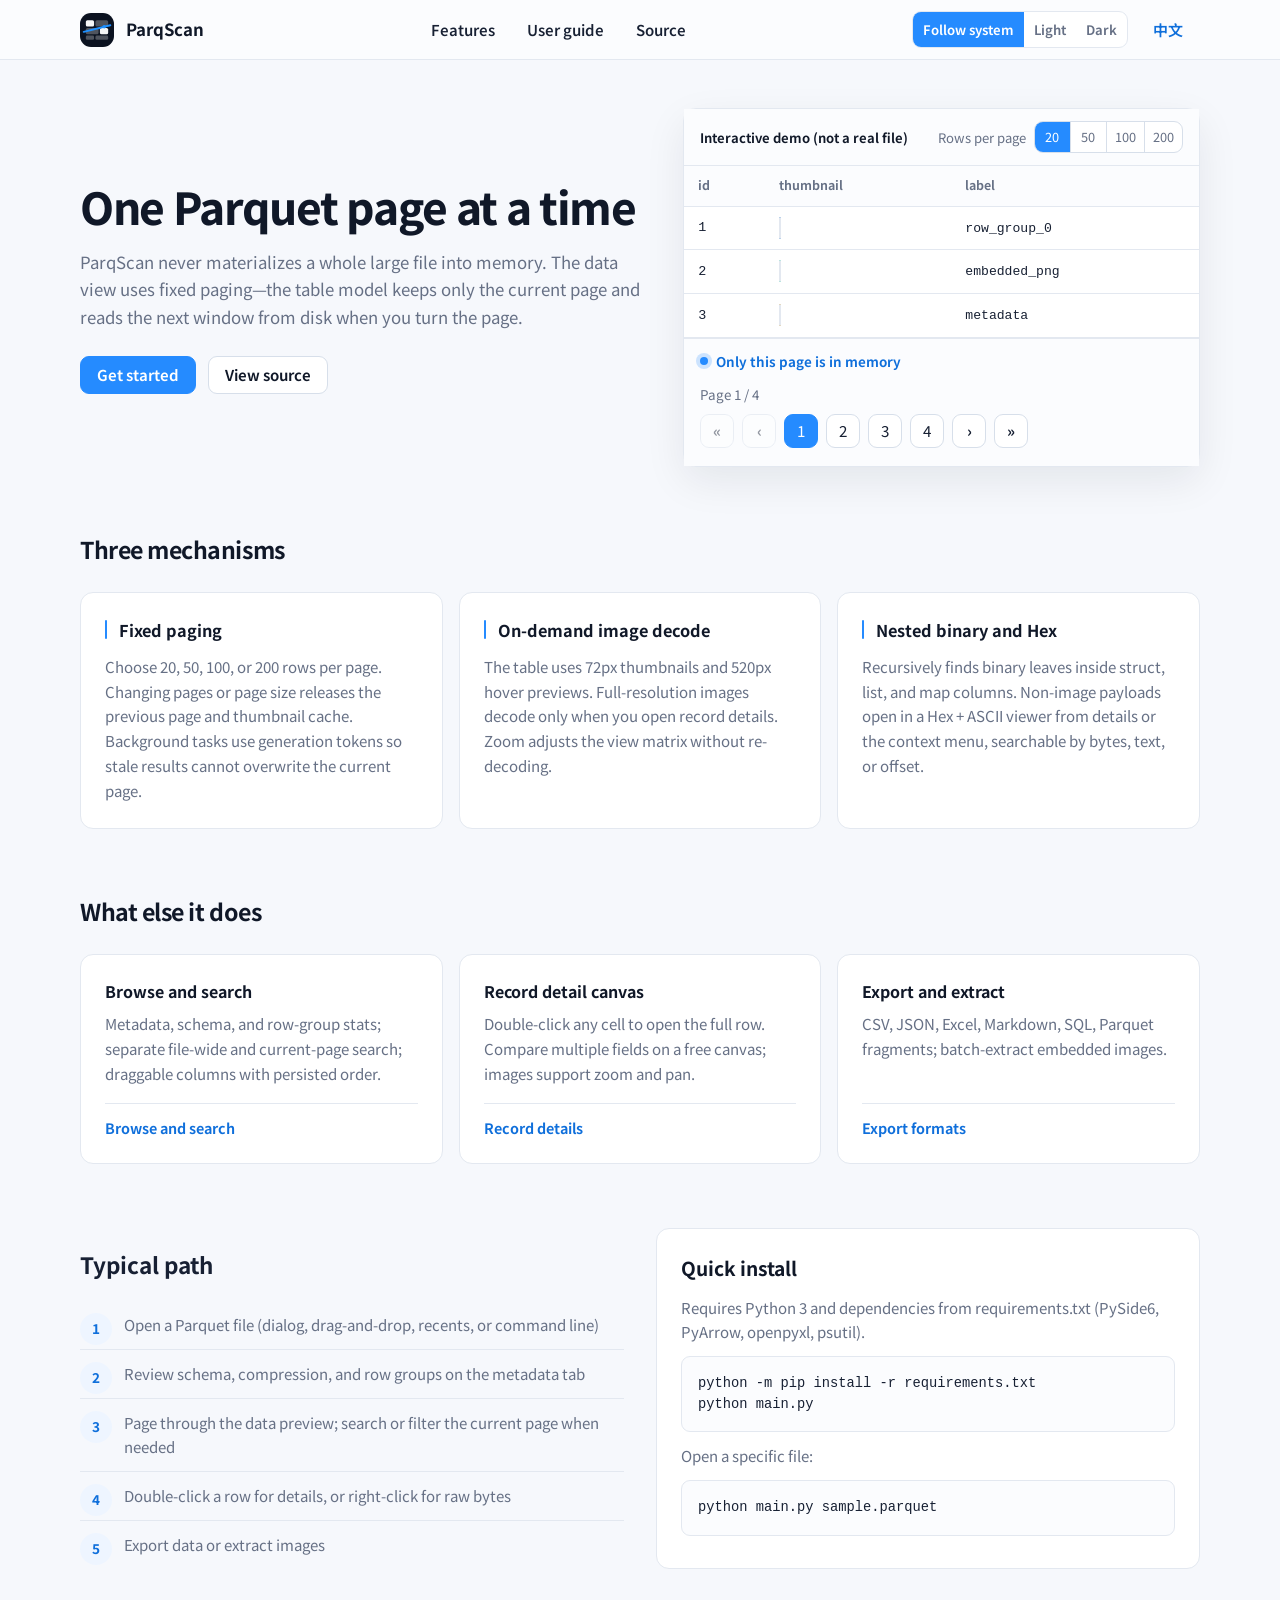
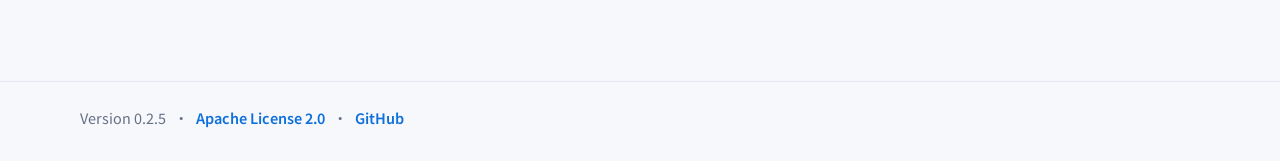
==== docs/index.html @ 5226584b "Add bilingual GitHub Pages docs site under docs/. Ship static homepage and user guide with embedded " ====
<!DOCTYPE html>
<html lang="zh-Hans">
  <head>
    <meta charset="utf-8" />
    <meta name="viewport" content="width=device-width, initial-scale=1" />
    <meta name="description" content="ParqScan 是跨平台桌面 Parquet 检查器：固定分页读取、按需解码嵌入图片、查看二进制附件并导出常见格式。" />
    <title>ParqScan — 每次只读一页 Parquet</title>
    <link rel="icon" href="assets/favicon.svg" type="image/svg+xml" />
    <link rel="preconnect" href="https://fonts.googleapis.com" />
    <link rel="preconnect" href="https://fonts.gstatic.com" crossorigin />
    <link href="https://fonts.googleapis.com/css2?family=Noto+Sans+SC:wght@400;560;650;700;760&display=swap" rel="stylesheet" />
    <link rel="stylesheet" href="css/app.css" />
  </head>
  <body data-page="home">
    <a class="skip-link" href="#main" data-i18n="nav.home">首页</a>

    <header class="site-header">
      <div class="shell site-header__inner">
        <a class="brand" href="index.html">
          <img class="brand__mark" src="assets/logo.svg" width="34" height="34" alt="" />
          <span>ParqScan</span>
        </a>
        <nav class="site-nav" aria-label="Primary">
          <a href="#mechanisms" data-i18n="nav.features">功能</a>
          <a href="guide.html" data-i18n="nav.guide">使用说明</a>
          <a href="#" data-repo-link data-i18n="nav.source">源码</a>
        </nav>
        <div class="header-controls">
          <div class="control-group control-group--theme" role="group" aria-label="Theme">
            <button type="button" data-theme-btn="system" aria-pressed="true" data-i18n="theme.system">跟随系统</button>
            <button type="button" data-theme-btn="light" aria-pressed="false" data-i18n="theme.light">浅色</button>
            <button type="button" data-theme-btn="dark" aria-pressed="false" data-i18n="theme.dark">深色</button>
          </div>
          <button class="btn btn--ghost" type="button" data-lang-toggle data-i18n="lang.switch">English</button>
        </div>
      </div>
    </header>

    <main id="main" class="shell">
      <section class="hero" aria-labelledby="hero-title">
        <div class="hero__copy">
          <h1 id="hero-title" data-i18n="hero.title">每次只读一页 Parquet</h1>
          <p data-i18n="hero.lead">ParqScan 不把整份大文件物化进内存。数据预览采用固定分页，模型只保留当前页；翻页时才从磁盘读取下一窗口。</p>
          <div class="hero__actions">
            <a class="btn btn--primary" href="guide.html" data-i18n="hero.ctaGuide">开始使用</a>
            <a class="btn" href="#" data-repo-link data-i18n="hero.ctaSource">查看源码</a>
          </div>
        </div>

        <div class="demo-panel" id="demo-panel" aria-labelledby="demo-label">
          <div class="demo-panel__head">
            <strong id="demo-label" data-i18n="hero.demoLabel">交互示意（非真实文件）</strong>
            <div class="demo-page-size" role="group" aria-label="Rows per page" id="demo-page-size">
              <span data-i18n="hero.pageSize">每页</span>
              <div class="demo-page-size__options">
                <button type="button" data-size="20" aria-pressed="true">20</button>
                <button type="button" data-size="50" aria-pressed="false">50</button>
                <button type="button" data-size="100" aria-pressed="false">100</button>
                <button type="button" data-size="200" aria-pressed="false">200</button>
              </div>
            </div>
          </div>
          <div class="demo-table-wrap">
            <table class="demo-table">
              <thead>
                <tr>
                  <th scope="col" id="demo-col-id">id</th>
                  <th scope="col" id="demo-col-image">thumbnail</th>
                  <th scope="col" id="demo-col-label">label</th>
                </tr>
              </thead>
              <tbody id="demo-tbody"></tbody>
            </table>
          </div>
          <div class="demo-footer">
            <div class="demo-memory" data-i18n="hero.memoryNote">内存里只有这一页</div>
            <div class="demo-pagination">
              <p class="demo-pagination__summary" id="demo-summary" aria-live="polite"></p>
              <div class="demo-pagination__controls">
                <button type="button" id="demo-first" class="demo-pagination__nav" aria-label="第一页">«</button>
                <button type="button" id="demo-prev" class="demo-pagination__nav" aria-label="上一页">‹</button>
                <span id="demo-page-buttons" class="demo-pagination__pages" role="group" aria-label="Pages"></span>
                <button type="button" id="demo-next" class="demo-pagination__nav" aria-label="下一页">›</button>
                <button type="button" id="demo-last" class="demo-pagination__nav" aria-label="最后一页">»</button>
              </div>
            </div>
          </div>
        </div>
      </section>

      <section class="split-section" id="mechanisms" aria-labelledby="mechanisms-title">
        <h2 id="mechanisms-title" data-i18n="mechanisms.title">三个机制</h2>
        <div class="mechanism-list">
          <article class="mechanism-item">
            <h3 data-i18n="mechanisms.paging.title">固定分页读取</h3>
            <p data-i18n="mechanisms.paging.body">每页 20、50、100 或 200 行可选。翻页、改页大小或关闭文档会释放旧页与缩略图缓存；后台任务用代次隔离，过期结果不能覆盖当前页。</p>
          </article>
          <article class="mechanism-item">
            <h3 data-i18n="mechanisms.images.title">图片按需解码</h3>
            <p data-i18n="mechanisms.images.body">表格用 72px 缩略图与 520px 悬停预览；完整原图只在打开记录详情时解码。缩放只改视图矩阵，不重复解码。</p>
          </article>
          <article class="mechanism-item">
            <h3 data-i18n="mechanisms.binary.title">嵌套 binary 与 Hex</h3>
            <p data-i18n="mechanisms.binary.body">递归识别 struct、list、map 中的 binary 叶子。非图片载荷可在详情或右键菜单中打开 Hex + ASCII 搜索，支持按字节、文本或偏移定位。</p>
          </article>
        </div>
      </section>

      <section class="split-section" aria-labelledby="capabilities-title">
        <h2 id="capabilities-title" data-i18n="capabilities.title">还能做什么</h2>
        <div class="capability-grid">
          <article class="capability-card">
            <h3 data-i18n="capabilities.browse.title">浏览与搜索</h3>
            <p data-i18n="capabilities.browse.body">元数据、Schema、行组统计；文件级与当前页搜索分离；列可拖动并持久化顺序。</p>
            <a href="guide.html#browse" data-i18n="capabilities.browse.link">浏览与搜索</a>
          </article>
          <article class="capability-card">
            <h3 data-i18n="capabilities.detail.title">记录详情画布</h3>
            <p data-i18n="capabilities.detail.body">双击任意单元格打开整行详情；多字段可叠放在自由画布上，图片支持缩放与平移。</p>
            <a href="guide.html#detail" data-i18n="capabilities.detail.link">记录详情</a>
          </article>
          <article class="capability-card">
            <h3 data-i18n="capabilities.export.title">导出与提取</h3>
            <p data-i18n="capabilities.export.body">CSV、JSON、Excel、Markdown、SQL、Parquet 碎片；可批量提取嵌入图片。</p>
            <a href="guide.html#export" data-i18n="capabilities.export.link">导出格式</a>
          </article>
        </div>
      </section>

      <section class="workflow" aria-labelledby="workflow-title">
        <div>
          <h2 id="workflow-title" data-i18n="workflow.title">典型路径</h2>
          <ol id="workflow-steps">
            <li>打开 Parquet 文件（对话框、拖拽、最近文件或命令行）</li>
            <li>在元数据页查看 Schema、压缩与行组</li>
            <li>在数据预览页翻页浏览，必要时搜索或筛选当前页</li>
            <li>双击行打开详情，或右键查看原始字节</li>
            <li>导出数据或提取图片</li>
          </ol>
        </div>
        <div class="install-block" id="install">
          <h2 data-i18n="install.title">快速安装</h2>
          <p data-i18n="install.body">需要 Python 3 与 requirements.txt 中的依赖（PySide6、PyArrow、openpyxl、psutil）。</p>
          <pre><code>python -m pip install -r requirements.txt
python main.py</code></pre>
          <p data-i18n="install.openFile">打开指定文件：</p>
          <pre><code>python main.py sample.parquet</code></pre>
        </div>
      </section>
    </main>

    <footer class="site-footer">
      <div class="shell site-footer__inner">
        <p class="site-footer__meta">
          <span data-version>版本 0.2.5</span>
          <span class="site-footer__sep" aria-hidden="true">·</span>
          <a href="https://www.apache.org/licenses/LICENSE-2.0.html" data-license-link rel="noopener noreferrer" target="_blank" data-i18n="footer.license">Apache License 2.0</a>
          <span class="site-footer__sep" aria-hidden="true">·</span>
          <a href="#" data-repo-link>GitHub</a>
        </p>
      </div>
    </footer>

    <script src="js/i18n.js"></script>
    <script src="js/site.js" defer></script>
  </body>
</html>
---- docs/css/app.css ----
/* ParqScan GitHub Pages — tokens from desktop QSS */

:root {
  color-scheme: light dark;

  --font-sans: "Noto Sans SC", "Segoe UI", "Microsoft YaHei UI", "PingFang SC", sans-serif;
  --font-mono: "Cascadia Mono", "Consolas", "Noto Sans Mono", monospace;

  --radius-card: 13px;
  --radius-toolbar: 11px;
  --radius-control: 9px;
  --radius-brand: 11px;
  --radius-chip: 10px;

  --space-1: 4px;
  --space-2: 8px;
  --space-3: 12px;
  --space-4: 16px;
  --space-5: 24px;
  --space-6: 32px;
  --space-7: 48px;
  --space-8: 64px;

  --measure: 68ch;
  --header-h: 60px;

  --accent: #258bff;
  --accent-hover: #147be8;
  --accent-soft: #eef5ff;
  --accent-border: #d5e8ff;
  --accent-text: #0f6fdb;

  --bg: #f6f8fc;
  --surface: #ffffff;
  --surface-raised: #fbfcfe;
  --text: #172033;
  --text-strong: #101828;
  --text-muted: #667085;
  --border: #e3e8f0;
  --border-strong: #d7dfea;

  --shadow-soft: 0 14px 40px rgba(16, 24, 40, 0.08);
  --selection-bg: #258bff;
  --selection-fg: #ffffff;
  --focus-ring: 0 0 0 3px rgba(37, 139, 255, 0.28);

  --demo-thumb: 48px;
  --metric-accent-w: 2px;
}

[data-theme="dark"] {
  --accent-hover: #47a3ff;
  --accent-soft: #1c3552;
  --accent-border: #294b70;
  --accent-text: #78bbff;

  --bg: #111827;
  --surface: #1a2433;
  --surface-raised: #151d2a;
  --text: #e6edf7;
  --text-strong: #f8fafc;
  --text-muted: #94a3b8;
  --border: #344154;
  --border-strong: #39485c;

  --shadow-soft: 0 18px 48px rgba(0, 0, 0, 0.38);
  --accent-soft: #223047;
}

@media (prefers-color-scheme: dark) {
  :root:not([data-theme="light"]) {
    --accent-hover: #47a3ff;
    --accent-soft: #1c3552;
    --accent-border: #294b70;
    --accent-text: #78bbff;
    --bg: #111827;
    --surface: #1a2433;
    --surface-raised: #151d2a;
    --text: #e6edf7;
    --text-strong: #f8fafc;
    --text-muted: #94a3b8;
    --border: #344154;
    --border-strong: #39485c;
    --shadow-soft: 0 18px 48px rgba(0, 0, 0, 0.38);
  }
}

@media (prefers-color-scheme: light) {
  :root:not([data-theme="dark"]) {
    --accent-hover: #147be8;
    --accent-soft: #eef5ff;
    --accent-border: #d5e8ff;
    --accent-text: #0f6fdb;
    --bg: #f6f8fc;
    --surface: #ffffff;
    --surface-raised: #fbfcfe;
    --text: #172033;
    --text-strong: #101828;
    --text-muted: #667085;
    --border: #e3e8f0;
    --border-strong: #d7dfea;
    --shadow-soft: 0 14px 40px rgba(16, 24, 40, 0.08);
  }
}

*,
*::before,
*::after {
  box-sizing: border-box;
}

html {
  scroll-behavior: smooth;
}

@media (prefers-reduced-motion: reduce) {
  html {
    scroll-behavior: auto;
  }

  *,
  *::before,
  *::after {
    animation-duration: 0.01ms !important;
    animation-iteration-count: 1 !important;
    transition-duration: 0.01ms !important;
  }
}

body {
  margin: 0;
  min-height: 100vh;
  font-family: var(--font-sans);
  font-size: 15px;
  line-height: 1.6;
  color: var(--text);
  background: var(--bg);
  -webkit-font-smoothing: antialiased;
  text-rendering: optimizeLegibility;
}

::selection {
  background: var(--selection-bg);
  color: var(--selection-fg);
}

img,
svg {
  display: block;
  max-width: 100%;
}

a {
  color: var(--accent-text);
  text-decoration-thickness: 1px;
  text-underline-offset: 0.18em;
}

a:hover {
  color: var(--accent);
}

:focus-visible {
  outline: none;
  box-shadow: var(--focus-ring);
}

.skip-link {
  position: absolute;
  left: var(--space-4);
  top: -48px;
  z-index: 100;
  padding: var(--space-2) var(--space-3);
  background: var(--surface);
  border: 1px solid var(--border);
  border-radius: var(--radius-control);
  color: var(--text-strong);
}

.skip-link:focus {
  top: var(--space-3);
}

.shell {
  width: min(1120px, calc(100% - 2 * var(--space-5)));
  margin-inline: auto;
}

.site-header {
  position: sticky;
  top: 0;
  z-index: 20;
  height: var(--header-h);
  border-bottom: 1px solid var(--border);
  background: color-mix(in srgb, var(--surface-raised) 92%, transparent);
  backdrop-filter: blur(10px);
}

.site-header__inner {
  display: flex;
  align-items: center;
  justify-content: space-between;
  gap: var(--space-4);
  height: 100%;
}

.brand {
  display: inline-flex;
  align-items: center;
  gap: var(--space-3);
  color: var(--text-strong);
  text-decoration: none;
  font-weight: 700;
  font-size: 1.05rem;
  min-width: 0;
}

.brand__mark {
  width: 34px;
  height: 34px;
  border-radius: var(--radius-brand);
  flex-shrink: 0;
}

.site-nav {
  display: flex;
  align-items: center;
  gap: var(--space-2);
}

.site-nav a {
  color: var(--text);
  text-decoration: none;
  padding: var(--space-2) var(--space-3);
  border-radius: var(--radius-control);
  font-weight: 560;
}

.site-nav a:hover,
.site-nav a[aria-current="page"] {
  background: var(--accent-soft);
  color: var(--accent-text);
}

.header-controls {
  display: flex;
  align-items: center;
  gap: var(--space-2);
  flex-shrink: 0;
}

.control-group {
  display: inline-flex;
  border: 1px solid var(--border);
  border-radius: var(--radius-control);
  overflow: hidden;
  background: var(--surface);
}

.control-group button {
  border: 0;
  background: transparent;
  color: var(--text-muted);
  font: inherit;
  font-size: 0.82rem;
  font-weight: 620;
  padding: 7px 10px;
  cursor: pointer;
}

.control-group button:hover {
  background: var(--accent-soft);
  color: var(--accent-text);
}

.control-group button[aria-pressed="true"] {
  background: var(--accent);
  color: #fff;
}

.control-group button:focus-visible {
  position: relative;
  z-index: 1;
}

.btn {
  display: inline-flex;
  align-items: center;
  justify-content: center;
  gap: var(--space-2);
  min-height: 38px;
  padding: 0 16px;
  border-radius: var(--radius-control);
  border: 1px solid var(--border-strong);
  background: var(--surface);
  color: var(--text-strong);
  font: inherit;
  font-weight: 620;
  text-decoration: none;
  cursor: pointer;
  transition: background 160ms ease, border-color 160ms ease, color 160ms ease;
}

.btn:hover {
  background: color-mix(in srgb, var(--surface) 88%, var(--accent-soft));
  border-color: color-mix(in srgb, var(--border-strong) 70%, var(--accent));
}

.btn--primary {
  background: var(--accent);
  border-color: var(--accent);
  color: #fff;
}

.btn--primary:hover {
  background: var(--accent-hover);
  border-color: var(--accent-hover);
  color: #fff;
}

.btn--ghost {
  background: transparent;
  border-color: transparent;
  color: var(--accent-text);
}

.btn--ghost:hover {
  background: var(--accent-soft);
}

main {
  padding-block: var(--space-7);
}

.hero {
  display: grid;
  grid-template-columns: minmax(0, 1.05fr) minmax(0, 0.95fr);
  gap: var(--space-6);
  align-items: center;
  margin-bottom: var(--space-8);
}

.hero__copy {
  min-width: 0;
}

.hero__copy h1 {
  margin: 0 0 var(--space-4);
  font-size: clamp(2rem, 4vw, 2.75rem);
  line-height: 1.18;
  letter-spacing: -0.03em;
  font-weight: 760;
  color: var(--text-strong);
  text-wrap: balance;
}

.hero__copy p {
  margin: 0 0 var(--space-5);
  color: var(--text-muted);
  font-size: 1.05rem;
  line-height: 1.65;
}

.hero__actions {
  display: flex;
  flex-wrap: wrap;
  gap: var(--space-3);
}

.demo-panel {
  background: var(--surface);
  border: 1px solid var(--border);
  border-radius: var(--radius-card);
  box-shadow: var(--shadow-soft);
}

.demo-panel__head {
  display: flex;
  align-items: center;
  justify-content: space-between;
  gap: var(--space-3);
  padding: var(--space-3) var(--space-4);
  border-bottom: 1px solid var(--border);
  background: var(--surface-raised);
  font-size: 0.82rem;
  color: var(--text-muted);
}

.demo-panel__head strong {
  color: var(--text-strong);
  font-weight: 650;
}

.demo-table-wrap {
  overflow: auto;
}

.demo-table {
  width: 100%;
  border-collapse: collapse;
  font-size: 0.88rem;
}

.demo-table th,
.demo-table td {
  padding: 10px 14px;
  border-bottom: 1px solid var(--border);
  text-align: left;
  vertical-align: middle;
}

.demo-table th {
  color: var(--text-muted);
  font-weight: 650;
  font-size: 0.78rem;
  background: color-mix(in srgb, var(--surface-raised) 80%, transparent);
}

.demo-table td:first-child {
  font-family: var(--font-mono);
  font-size: 0.84rem;
}

.demo-thumb {
  width: var(--demo-thumb);
  height: var(--demo-thumb);
  border-radius: 8px;
  border: 1px solid var(--border);
}

.demo-label {
  font-family: var(--font-mono);
  font-size: 0.82rem;
}

.demo-footer {
  display: grid;
  gap: var(--space-3);
  padding: var(--space-3) var(--space-4) var(--space-4);
  border-top: 1px solid var(--border);
  background: var(--surface-raised);
}

.demo-memory {
  display: flex;
  align-items: center;
  gap: var(--space-2);
  font-size: 0.84rem;
  color: var(--accent-text);
  font-weight: 650;
}

.demo-memory::before {
  content: "";
  width: 8px;
  height: 8px;
  border-radius: 50%;
  background: var(--accent);
  box-shadow: 0 0 0 4px color-mix(in srgb, var(--accent) 22%, transparent);
}

.demo-pagination {
  display: grid;
  gap: var(--space-2);
}

.demo-pagination__summary {
  margin: 0;
  font-size: 0.84rem;
  color: var(--text-muted);
  font-variant-numeric: tabular-nums;
}

.demo-pagination__controls {
  display: flex;
  flex-wrap: nowrap;
  align-items: center;
  gap: var(--space-2);
  overflow-x: auto;
  padding-bottom: 2px;
  scrollbar-width: thin;
}

.demo-pagination__pages {
  display: inline-flex;
  flex-wrap: nowrap;
  align-items: center;
  gap: var(--space-2);
}

.demo-pagination__nav,
.demo-pagination__pages button {
  flex: 0 0 auto;
  min-width: 34px;
  min-height: 34px;
  padding: 0 10px;
  border: 1px solid var(--border-strong);
  border-radius: var(--radius-control);
  background: var(--surface);
  color: var(--text);
  font: inherit;
  font-size: 0.95rem;
  line-height: 1;
  cursor: pointer;
}

.demo-pagination__nav {
  padding: 0;
  font-weight: 700;
}

.demo-pagination__nav:hover:not(:disabled),
.demo-pagination__pages button:hover:not(:disabled) {
  background: var(--accent-soft);
  border-color: var(--accent-border);
  color: var(--accent-text);
}

.demo-pagination__pages button[aria-current="page"] {
  background: var(--accent);
  border-color: var(--accent);
  color: #fff;
}

.demo-pagination__nav:disabled,
.demo-pagination__pages button:disabled {
  opacity: 0.45;
  cursor: not-allowed;
}

.demo-page-size {
  display: inline-flex;
  align-items: center;
  gap: var(--space-2);
  font-size: 0.82rem;
  color: var(--text-muted);
}

.demo-page-size__options {
  display: inline-flex;
  align-items: center;
  border: 1px solid var(--border-strong);
  border-radius: var(--radius-control);
  background: var(--surface);
  overflow: hidden;
}

.demo-page-size__options button {
  min-width: 36px;
  min-height: 30px;
  padding: 0 8px;
  border: 0;
  border-right: 1px solid var(--border-strong);
  background: transparent;
  color: var(--text-muted);
  font: inherit;
  font-size: 0.8rem;
  font-variant-numeric: tabular-nums;
  cursor: pointer;
}

.demo-page-size__options button:last-child {
  border-right: 0;
}

.demo-page-size__options button:hover {
  background: var(--accent-soft);
  color: var(--accent-text);
}

.demo-page-size__options button[aria-pressed="true"] {
  background: var(--accent);
  color: #fff;
}

.split-section {
  margin-bottom: var(--space-8);
}

.split-section h2 {
  margin: 0 0 var(--space-5);
  font-size: 1.45rem;
  letter-spacing: -0.02em;
  color: var(--text-strong);
}

.mechanism-list {
  display: grid;
  grid-template-columns: repeat(3, minmax(0, 1fr));
  gap: var(--space-4);
}

.mechanism-item {
  display: flex;
  flex-direction: column;
  gap: var(--space-3);
  padding: var(--space-5);
  border: 1px solid var(--border);
  border-radius: var(--radius-card);
  background: var(--surface);
}

.mechanism-item h3 {
  margin: 0;
  font-size: 1.02rem;
  color: var(--text-strong);
  position: relative;
  padding-left: calc(var(--metric-accent-w) + 12px);
}

.mechanism-item h3::before {
  content: "";
  position: absolute;
  left: 0;
  top: 0.2em;
  bottom: 0.2em;
  width: var(--metric-accent-w);
  border-radius: 2px;
  background: var(--accent);
}

.mechanism-item p {
  margin: 0;
  color: var(--text-muted);
  line-height: 1.65;
  font-size: 0.94rem;
}

.capability-grid {
  display: grid;
  grid-template-columns: repeat(3, minmax(0, 1fr));
  gap: var(--space-4);
  align-items: stretch;
}

.capability-card {
  display: flex;
  flex-direction: column;
  padding: var(--space-5);
  background: var(--surface);
  border: 1px solid var(--border);
  border-radius: var(--radius-card);
}

.capability-card h3 {
  margin: 0 0 var(--space-2);
  font-size: 1rem;
  color: var(--text-strong);
}

.capability-card p {
  margin: 0;
  flex: 1 1 auto;
  color: var(--text-muted);
  font-size: 0.94rem;
  line-height: 1.65;
}

.capability-card a {
  margin-top: var(--space-4);
  padding-top: var(--space-3);
  border-top: 1px solid var(--border);
  font-weight: 650;
  font-size: 0.9rem;
  text-decoration: none;
}

.capability-card a:hover {
  color: var(--accent-text);
}

.workflow {
  display: grid;
  grid-template-columns: minmax(0, 1fr) minmax(0, 1fr);
  gap: var(--space-6);
  align-items: stretch;
  margin-bottom: var(--space-8);
}

.workflow ol {
  margin: 0;
  padding: 0;
  list-style: none;
  counter-reset: step;
}

.workflow li {
  counter-increment: step;
  position: relative;
  padding: var(--space-3) 0 var(--space-3) calc(2rem + var(--space-3));
  border-bottom: 1px solid var(--border);
  color: var(--text-muted);
}

.workflow li:last-child {
  border-bottom: 0;
}

.workflow li::before {
  content: counter(step);
  position: absolute;
  left: 0;
  top: var(--space-3);
  width: 2rem;
  height: 2rem;
  display: grid;
  place-items: center;
  border-radius: 50%;
  background: var(--accent-soft);
  color: var(--accent-text);
  font-weight: 700;
  font-size: 0.85rem;
}

.install-block {
  display: flex;
  flex-direction: column;
  height: 100%;
  padding: var(--space-5);
  background: var(--surface);
  border: 1px solid var(--border);
  border-radius: var(--radius-card);
}

.install-block h2 {
  margin: 0 0 var(--space-3);
  font-size: 1.2rem;
  color: var(--text-strong);
}

.install-block p {
  margin: 0 0 var(--space-3);
  color: var(--text-muted);
}

pre,
code {
  font-family: var(--font-mono);
}

pre {
  margin: 0 0 var(--space-3);
  padding: var(--space-4);
  overflow: auto;
  border-radius: var(--radius-control);
  border: 1px solid var(--border);
  background: var(--surface-raised);
  font-size: 0.86rem;
  line-height: 1.55;
  width: 100%;
  box-sizing: border-box;
}

pre:last-child {
  margin-bottom: 0;
}

.site-footer {
  border-top: 1px solid var(--border);
  padding: var(--space-5) 0 var(--space-6);
  color: var(--text-muted);
  font-size: 0.9rem;
}

.site-footer__inner {
  display: block;
}

.site-footer__meta {
  display: flex;
  flex-wrap: nowrap;
  align-items: center;
  gap: var(--space-2);
  margin: 0;
  width: fit-content;
  max-width: 100%;
}

.site-footer__sep {
  color: var(--text-muted);
}

.site-footer a {
  font-weight: 600;
  text-decoration: none;
}

.site-footer a:hover {
  text-decoration: underline;
  text-underline-offset: 0.18em;
}

body[data-page="guide"] .site-footer__inner {
  display: grid;
  grid-template-columns: minmax(0, 220px) minmax(0, 1fr);
  gap: var(--space-6);
}

body[data-page="guide"] .site-footer__meta {
  grid-column: 2;
}

/* Guide layout */
.guide-layout {
  display: grid;
  grid-template-columns: minmax(0, 220px) minmax(0, 1fr);
  gap: var(--space-6);
  align-items: start;
}

.guide-nav {
  position: sticky;
  top: calc(var(--header-h) + var(--space-4));
  padding: var(--space-4);
  background: var(--surface);
  border: 1px solid var(--border);
  border-radius: var(--radius-card);
}

.guide-nav h2 {
  margin: 0 0 var(--space-3);
  font-size: 0.82rem;
  text-transform: none;
  letter-spacing: 0;
  color: var(--text-muted);
  font-weight: 650;
}

.guide-nav ul {
  margin: 0;
  padding: 0;
  list-style: none;
}

.guide-nav a {
  display: block;
  padding: 7px 0;
  color: var(--text);
  text-decoration: none;
  font-size: 0.92rem;
}

.guide-nav a:hover {
  color: var(--accent-text);
}

.guide-content h1 {
  margin: 0 0 var(--space-3);
  font-size: clamp(1.8rem, 3vw, 2.2rem);
  letter-spacing: -0.02em;
  color: var(--text-strong);
}

.guide-content {
  min-width: 0;
}

.guide-content > p.lead {
  margin: 0 0 var(--space-6);
  color: var(--text-muted);
  font-size: 1.02rem;
  line-height: 1.65;
}

.guide-section {
  margin-bottom: var(--space-7);
  scroll-margin-top: calc(var(--header-h) + var(--space-4));
}

.guide-section h2 {
  margin: 0 0 var(--space-3);
  padding-top: var(--space-2);
  font-size: 1.25rem;
  color: var(--text-strong);
}

.guide-section p,
.guide-section li {
  color: var(--text-muted);
  line-height: 1.65;
}

.guide-section pre {
  max-width: none;
}

.guide-section ul {
  margin: 0 0 var(--space-3);
  padding-left: 1.2rem;
}

.guide-section li {
  margin-bottom: var(--space-2);
}

.not-found {
  text-align: center;
  padding: var(--space-8) 0;
}

.not-found h1 {
  margin: 0 0 var(--space-3);
  color: var(--text-strong);
}

.not-found p {
  margin: 0 0 var(--space-5);
  color: var(--text-muted);
}

@media (max-width: 960px) {
  .hero,
  .workflow,
  .guide-layout {
    grid-template-columns: 1fr;
  }

  .capability-grid,
  .mechanism-list {
    grid-template-columns: 1fr;
  }

  .site-nav {
    display: none;
  }

  .guide-nav {
    position: static;
  }

  body[data-page="guide"] .site-footer__inner {
    display: block;
  }

  body[data-page="guide"] .site-footer__meta {
    grid-column: auto;
  }
}

@media (max-width: 640px) {
  .shell {
    width: min(100% - 2 * var(--space-4), 1120px);
  }

  main {
    padding-block: var(--space-5);
  }

  .header-controls .control-group--theme button:not([aria-pressed="true"]) {
    display: none;
  }

  .header-controls .control-group--theme button[aria-pressed="true"] {
    border-radius: var(--radius-control);
  }

}
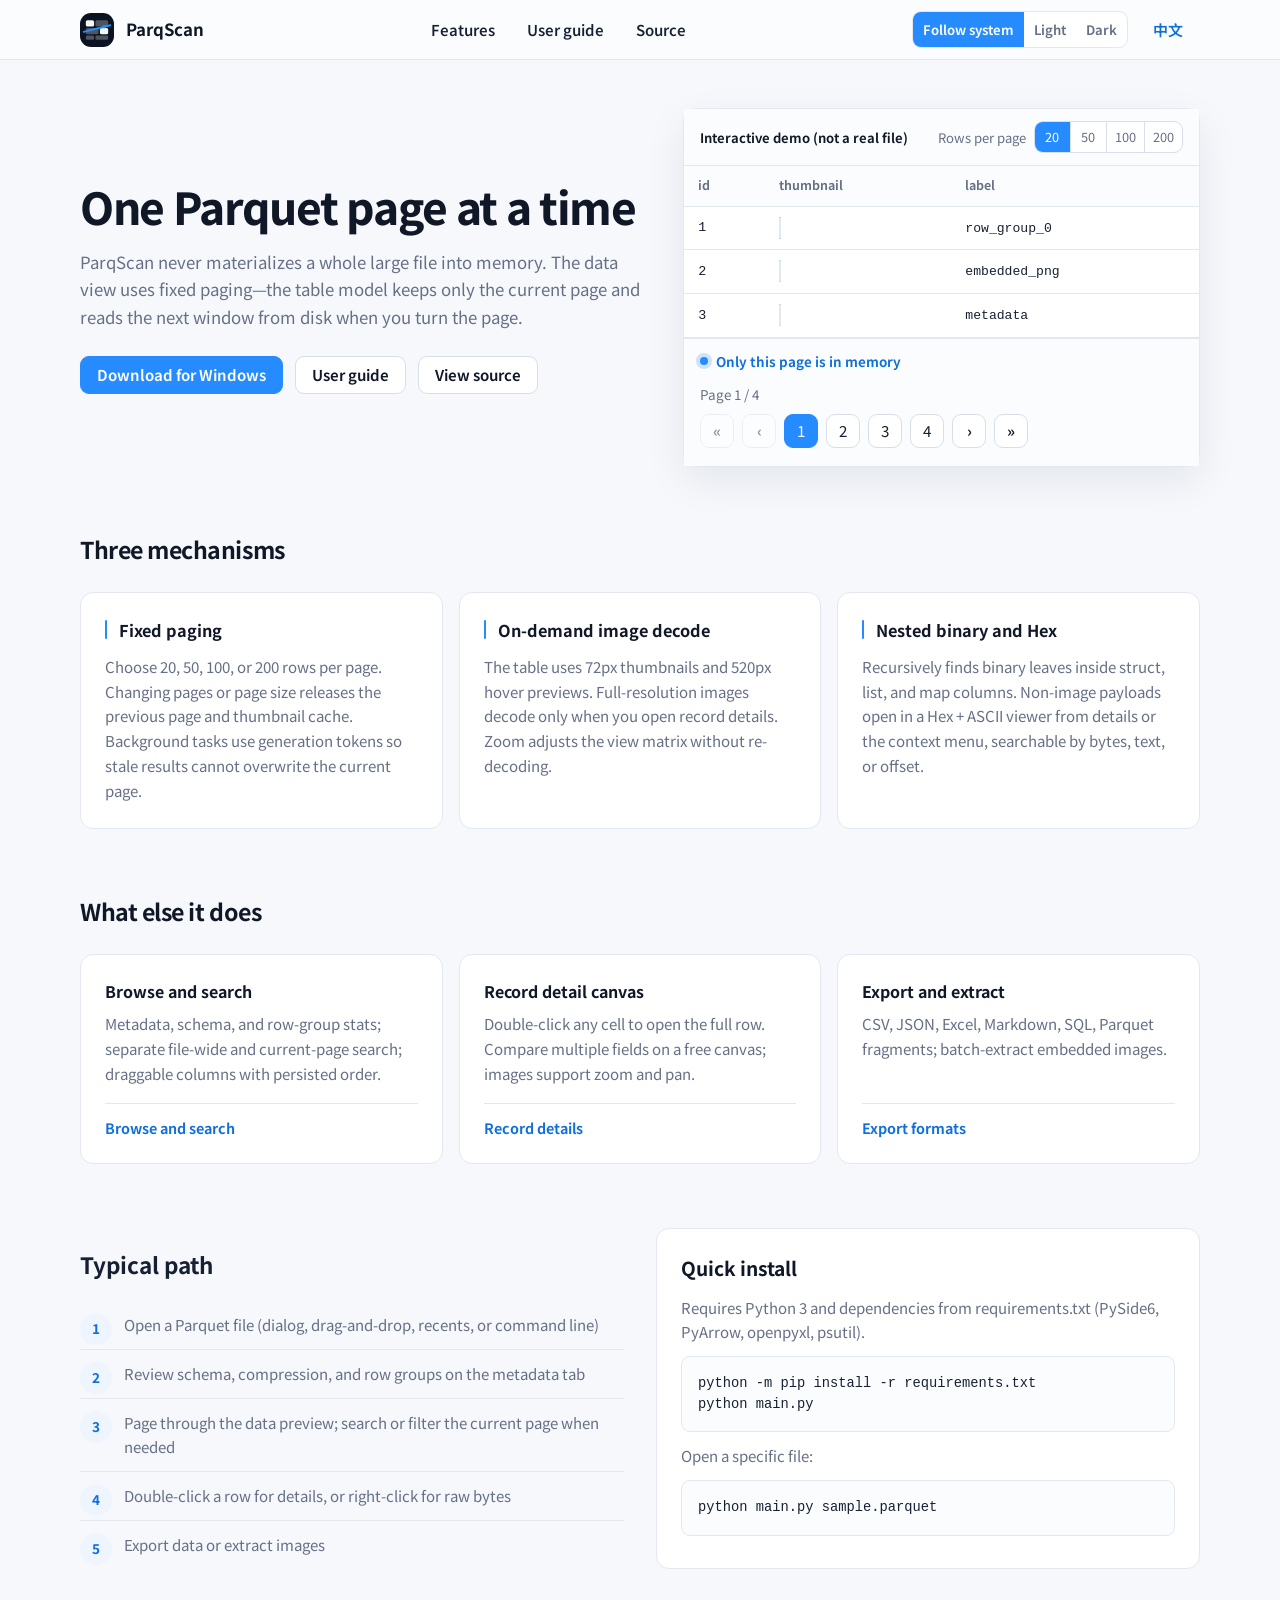
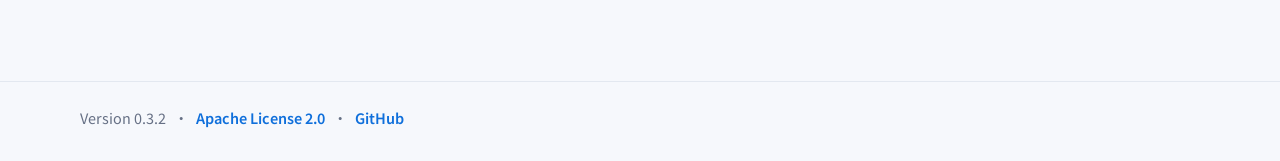
==== commit 2926beff: "Add in-app updates, lean Windows packaging, and v0.3.2 pre-release support. Introduce GitHub release" ====
--- a/docs/index.html
+++ b/docs/index.html
@@ -42,7 +42,8 @@
           <h1 id="hero-title" data-i18n="hero.title">每次只读一页 Parquet</h1>
           <p data-i18n="hero.lead">ParqScan 不把整份大文件物化进内存。数据预览采用固定分页，模型只保留当前页；翻页时才从磁盘读取下一窗口。</p>
           <div class="hero__actions">
-            <a class="btn btn--primary" href="guide.html" data-i18n="hero.ctaGuide">开始使用</a>
+            <a class="btn btn--primary" href="#" data-release-download data-i18n="hero.ctaDownload">下载 Windows</a>
+            <a class="btn" href="guide.html" data-i18n="hero.ctaGuide">使用说明</a>
             <a class="btn" href="#" data-repo-link data-i18n="hero.ctaSource">查看源码</a>
           </div>
         </div>
@@ -152,7 +153,7 @@
     <footer class="site-footer">
       <div class="shell site-footer__inner">
         <p class="site-footer__meta">
-          <span data-version>版本 0.2.5</span>
+          <span data-version>版本 0.3.2</span>
           <span class="site-footer__sep" aria-hidden="true">·</span>
           <a href="https://www.apache.org/licenses/LICENSE-2.0.html" data-license-link rel="noopener noreferrer" target="_blank" data-i18n="footer.license">Apache License 2.0</a>
           <span class="site-footer__sep" aria-hidden="true">·</span>
@@ -162,6 +163,7 @@
     </footer>
 
     <script src="js/i18n.js"></script>
+    <script src="js/release.js"></script>
     <script src="js/site.js" defer></script>
   </body>
 </html>
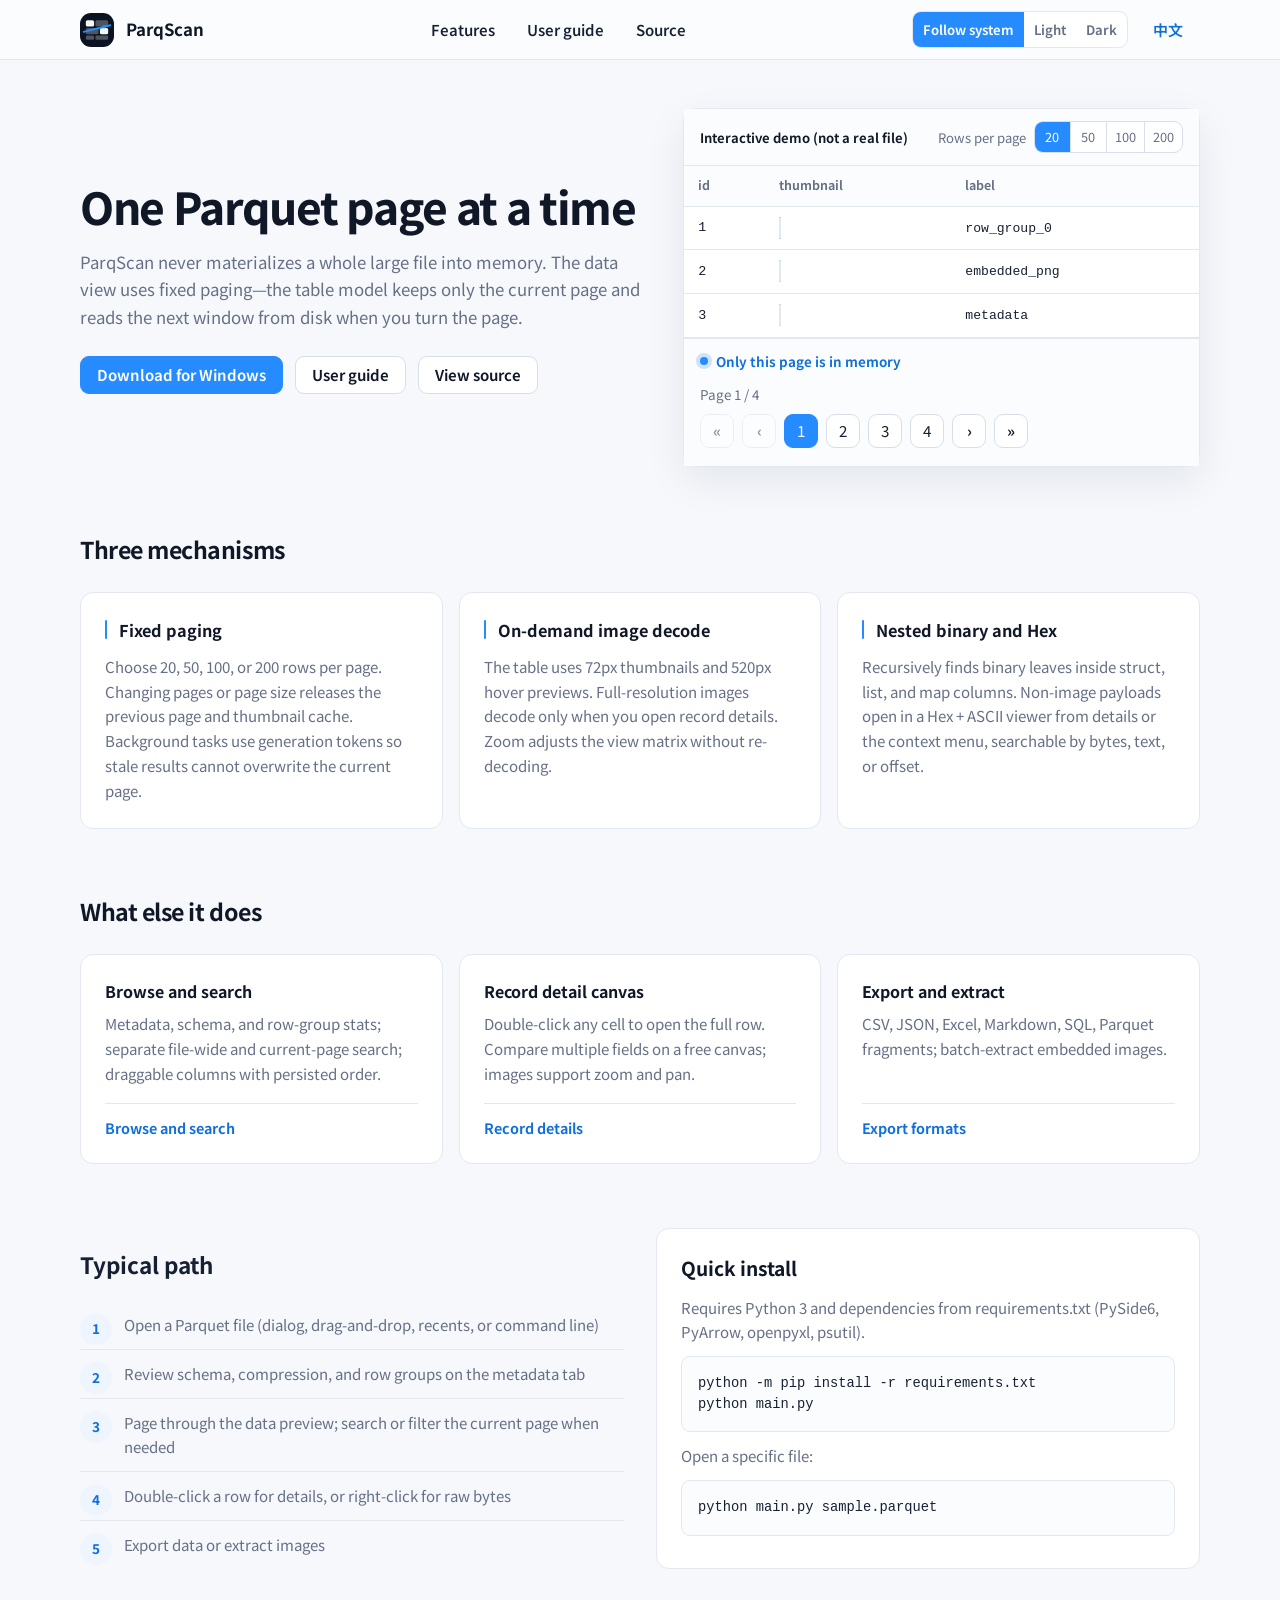
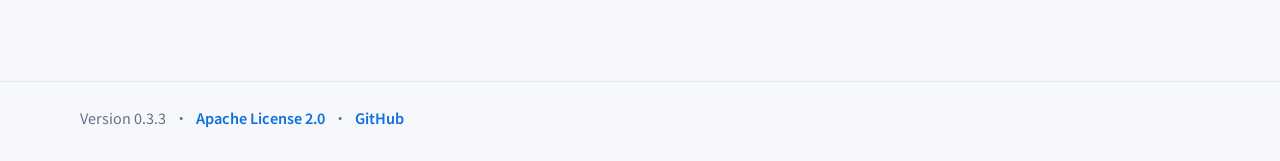
==== commit e5a232c7: "v0.3.3: Updated the update mechanism interface." ====
--- a/docs/index.html
+++ b/docs/index.html
@@ -153,7 +153,7 @@
     <footer class="site-footer">
       <div class="shell site-footer__inner">
         <p class="site-footer__meta">
-          <span data-version>版本 0.3.2</span>
+          <span data-version>版本 0.3.3</span>
           <span class="site-footer__sep" aria-hidden="true">·</span>
           <a href="https://www.apache.org/licenses/LICENSE-2.0.html" data-license-link rel="noopener noreferrer" target="_blank" data-i18n="footer.license">Apache License 2.0</a>
           <span class="site-footer__sep" aria-hidden="true">·</span>
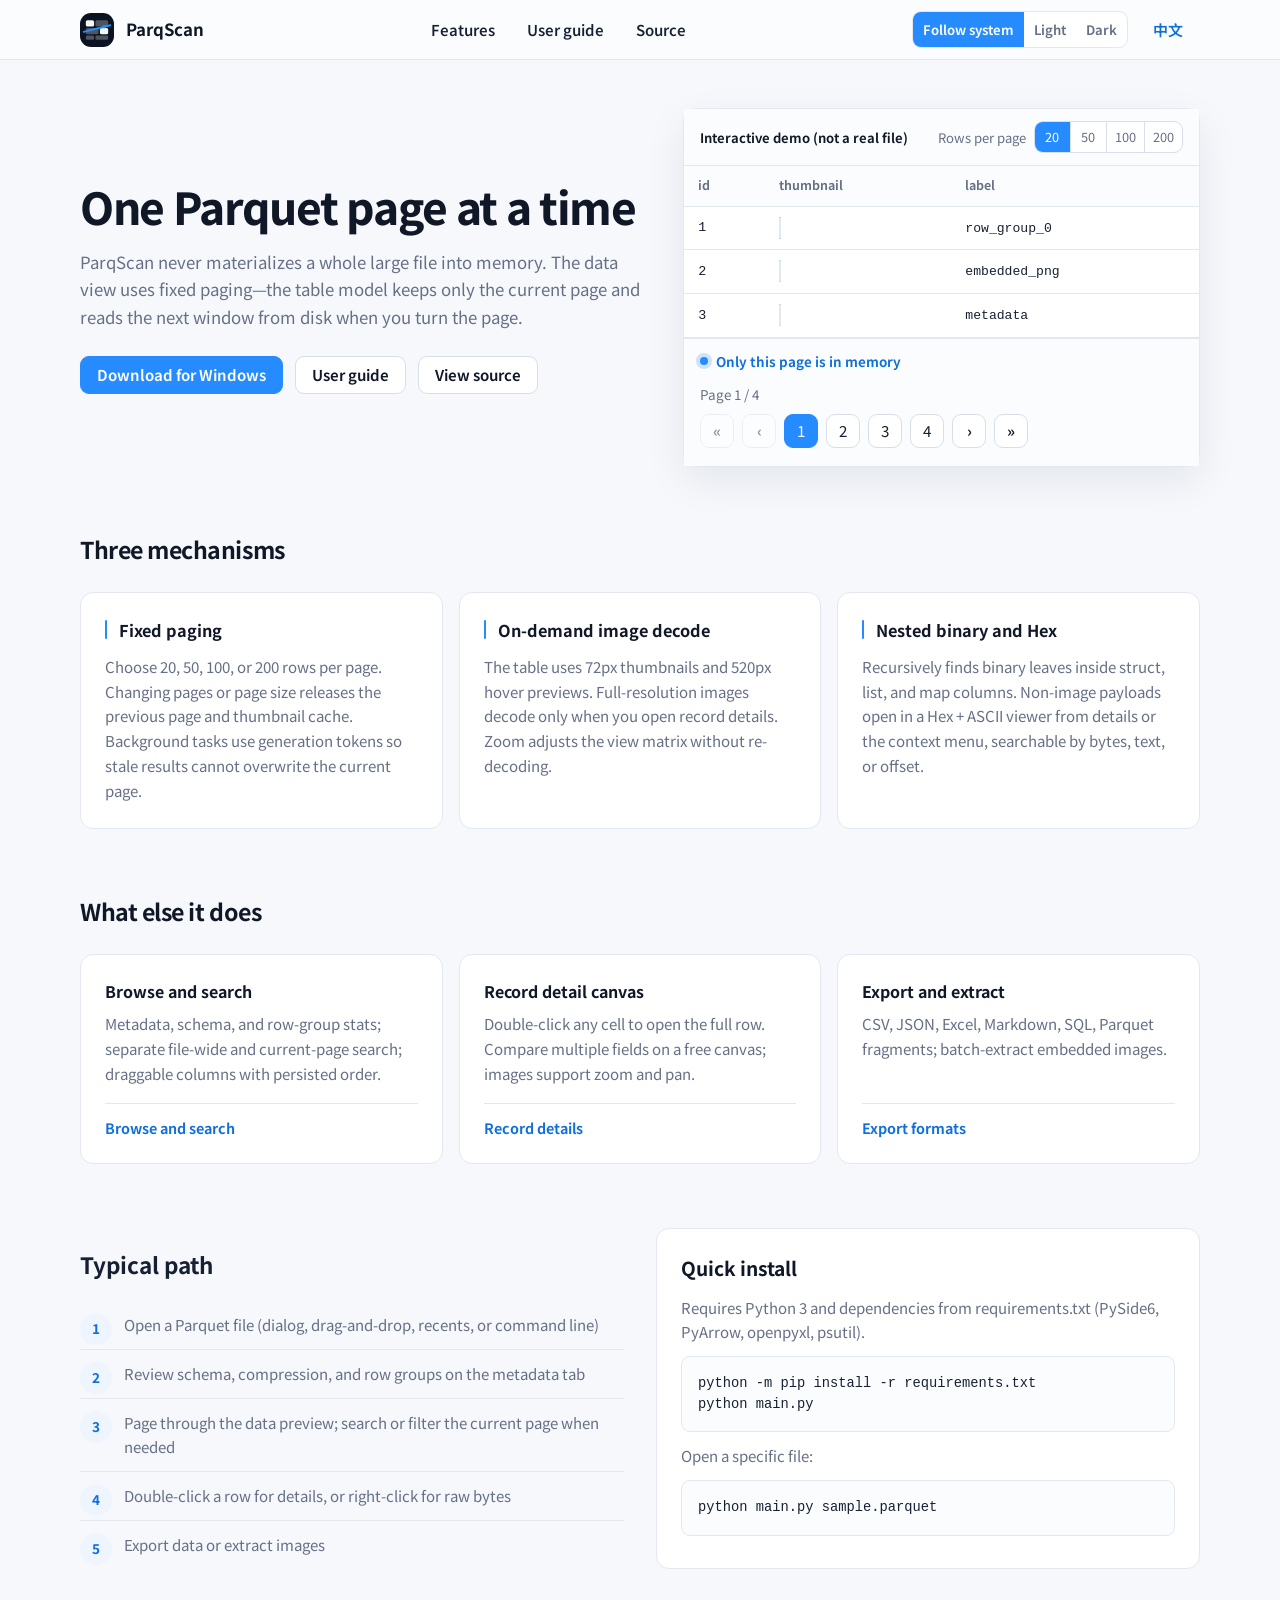
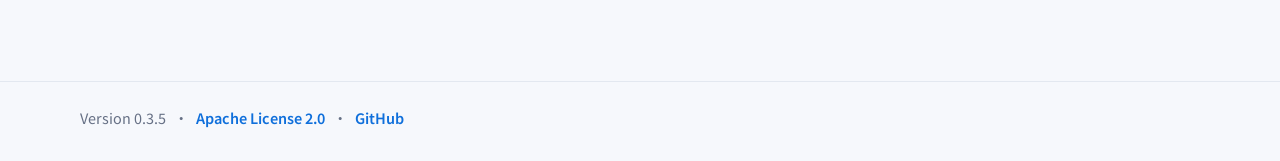
==== commit d582b54f: "chore(release): bump version to 0.3.5" ====
--- a/docs/index.html
+++ b/docs/index.html
@@ -153,7 +153,7 @@
     <footer class="site-footer">
       <div class="shell site-footer__inner">
         <p class="site-footer__meta">
-          <span data-version>版本 0.3.3</span>
+          <span data-version>版本 0.3.5</span>
           <span class="site-footer__sep" aria-hidden="true">·</span>
           <a href="https://www.apache.org/licenses/LICENSE-2.0.html" data-license-link rel="noopener noreferrer" target="_blank" data-i18n="footer.license">Apache License 2.0</a>
           <span class="site-footer__sep" aria-hidden="true">·</span>
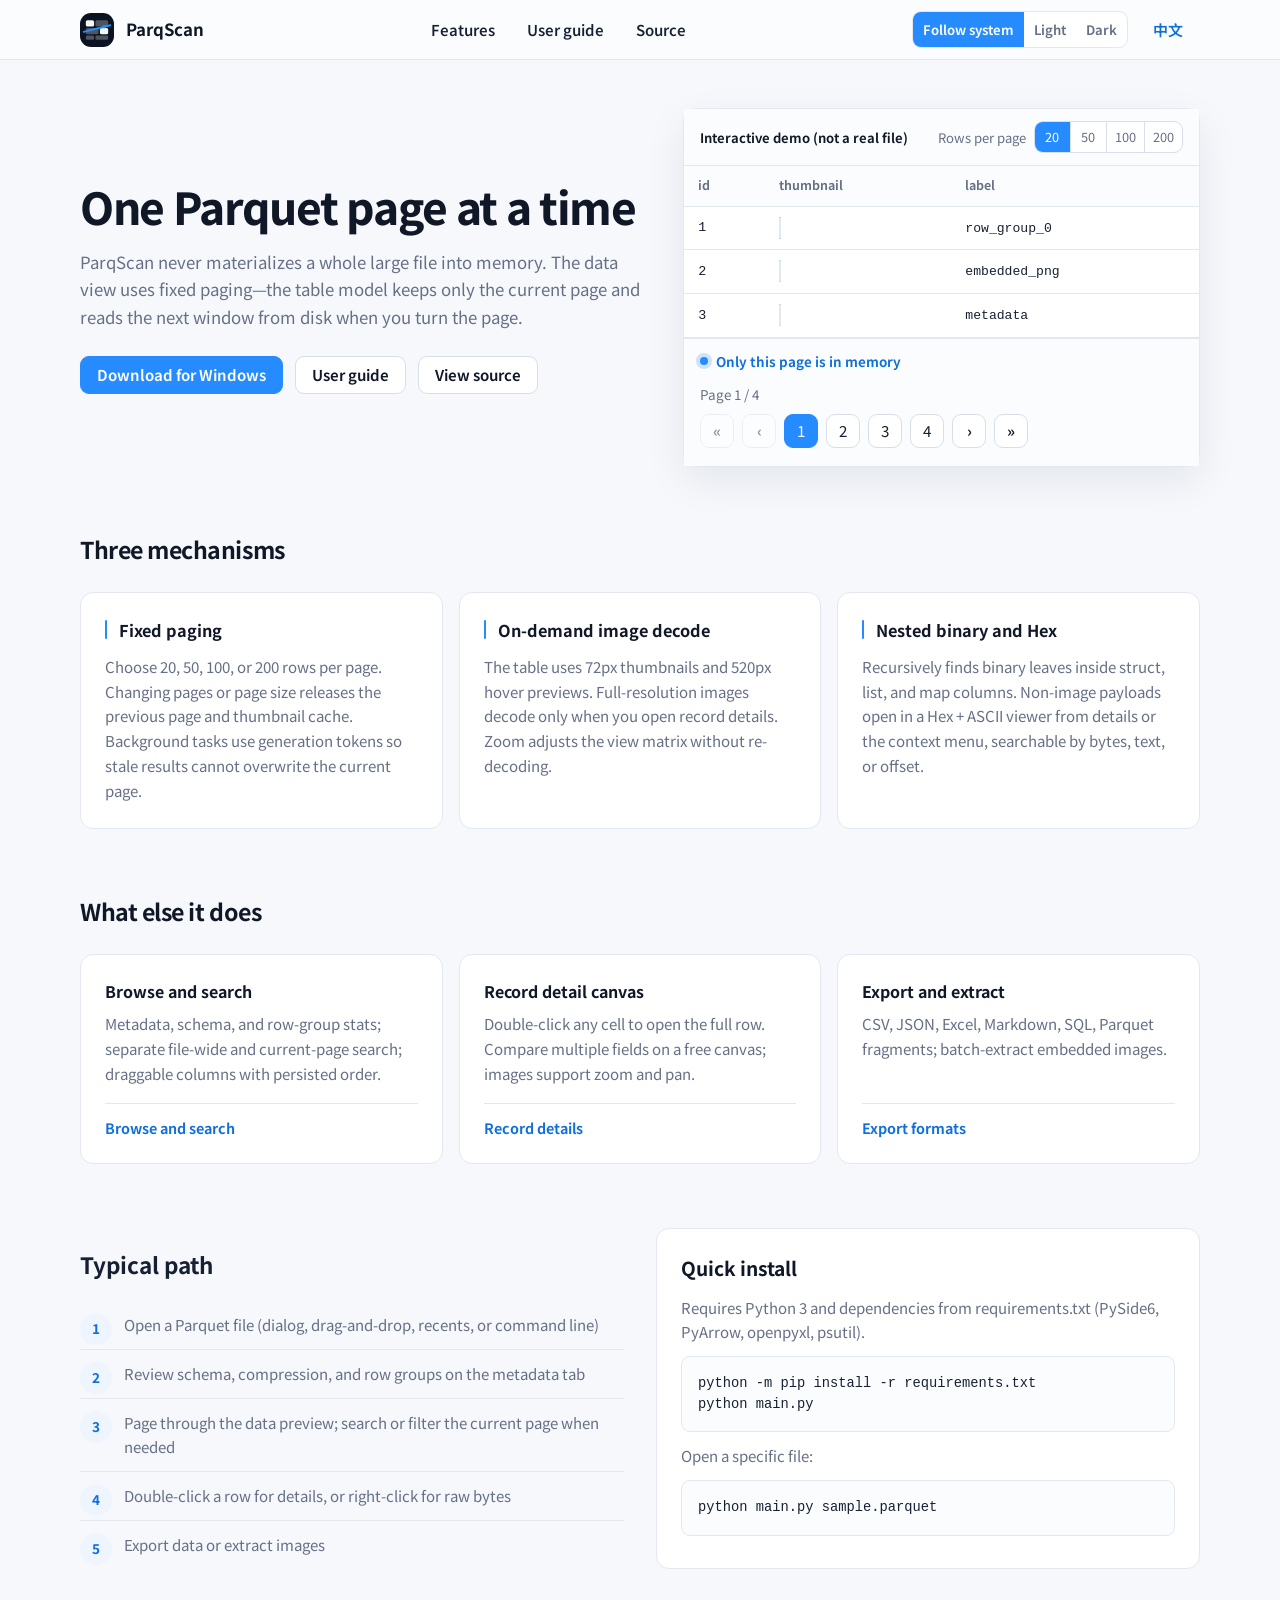
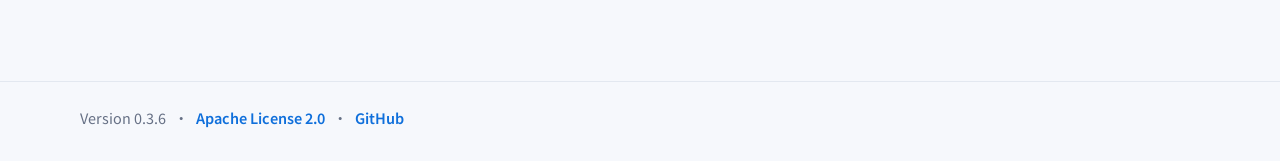
==== commit 3d67c003: "chore(release): bump version to 0.3.6 and update project docs" ====
--- a/docs/index.html
+++ b/docs/index.html
@@ -153,7 +153,7 @@
     <footer class="site-footer">
       <div class="shell site-footer__inner">
         <p class="site-footer__meta">
-          <span data-version>版本 0.3.5</span>
+          <span data-version>版本 0.3.6</span>
           <span class="site-footer__sep" aria-hidden="true">·</span>
           <a href="https://www.apache.org/licenses/LICENSE-2.0.html" data-license-link rel="noopener noreferrer" target="_blank" data-i18n="footer.license">Apache License 2.0</a>
           <span class="site-footer__sep" aria-hidden="true">·</span>
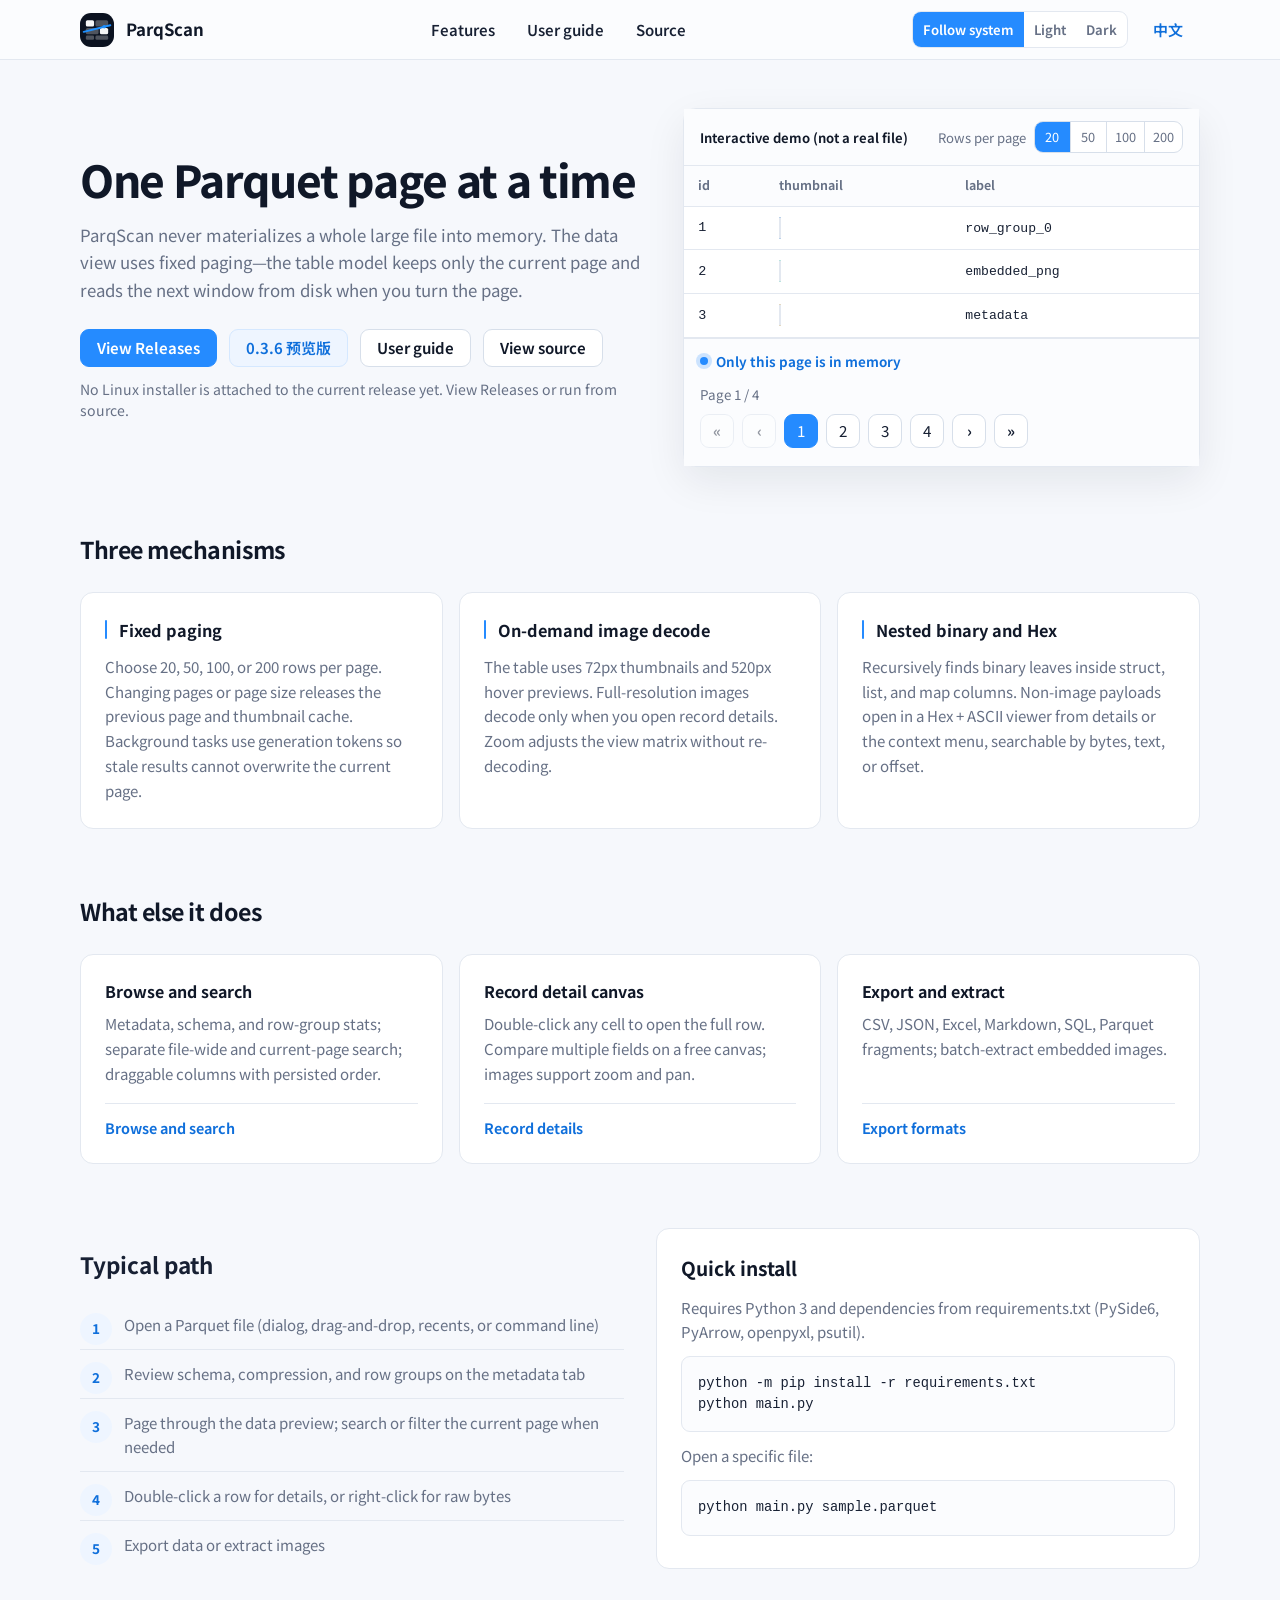
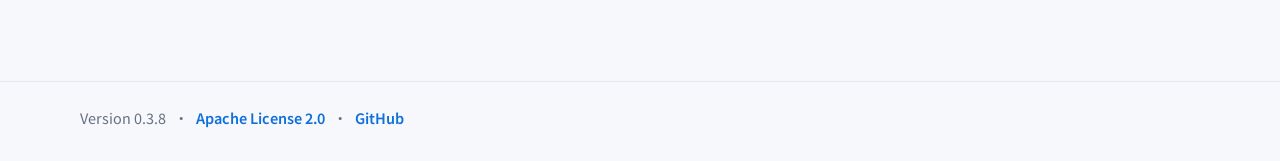
==== commit 71ee6148: "chore(release): bump to 0.3.8, fix prerelease links, and add docs missing-package fallback" ====
--- a/docs/index.html
+++ b/docs/index.html
@@ -42,10 +42,12 @@
           <h1 id="hero-title" data-i18n="hero.title">每次只读一页 Parquet</h1>
           <p data-i18n="hero.lead">ParqScan 不把整份大文件物化进内存。数据预览采用固定分页，模型只保留当前页；翻页时才从磁盘读取下一窗口。</p>
           <div class="hero__actions">
-            <a class="btn btn--primary" href="#" data-release-download data-i18n="hero.ctaDownload">下载 Windows</a>
+            <a class="btn btn--primary" href="#" data-release-download data-i18n="hero.ctaDownload">下载安装包</a>
+            <a class="btn btn--preview" href="https://github.com/SELFEMO/ParqScan/releases/tag/pre-release-v0.3.6" data-prerelease-download hidden>0.3.6 预览版</a>
             <a class="btn" href="guide.html" data-i18n="hero.ctaGuide">使用说明</a>
             <a class="btn" href="#" data-repo-link data-i18n="hero.ctaSource">查看源码</a>
           </div>
+          <p class="hero__release-note" id="release-status" hidden></p>
         </div>
 
         <div class="demo-panel" id="demo-panel" aria-labelledby="demo-label">
@@ -153,7 +155,7 @@
     <footer class="site-footer">
       <div class="shell site-footer__inner">
         <p class="site-footer__meta">
-          <span data-version>版本 0.3.6</span>
+          <span data-version>版本 0.3.8</span>
           <span class="site-footer__sep" aria-hidden="true">·</span>
           <a href="https://www.apache.org/licenses/LICENSE-2.0.html" data-license-link rel="noopener noreferrer" target="_blank" data-i18n="footer.license">Apache License 2.0</a>
           <span class="site-footer__sep" aria-hidden="true">·</span>
--- a/docs/css/app.css
+++ b/docs/css/app.css
@@ -367,6 +367,24 @@
   gap: var(--space-3);
 }
 
+.btn--preview {
+  border-color: var(--accent-border);
+  background: var(--accent-soft);
+  color: var(--accent-text);
+}
+
+.btn--preview:hover {
+  border-color: var(--accent);
+  background: color-mix(in srgb, var(--accent-soft) 80%, var(--accent) 20%);
+}
+
+.hero__copy p.hero__release-note {
+  margin: var(--space-3) 0 0;
+  font-size: 0.88rem;
+  line-height: 1.5;
+  color: var(--text-muted);
+}
+
 .demo-panel {
   background: var(--surface);
   border: 1px solid var(--border);
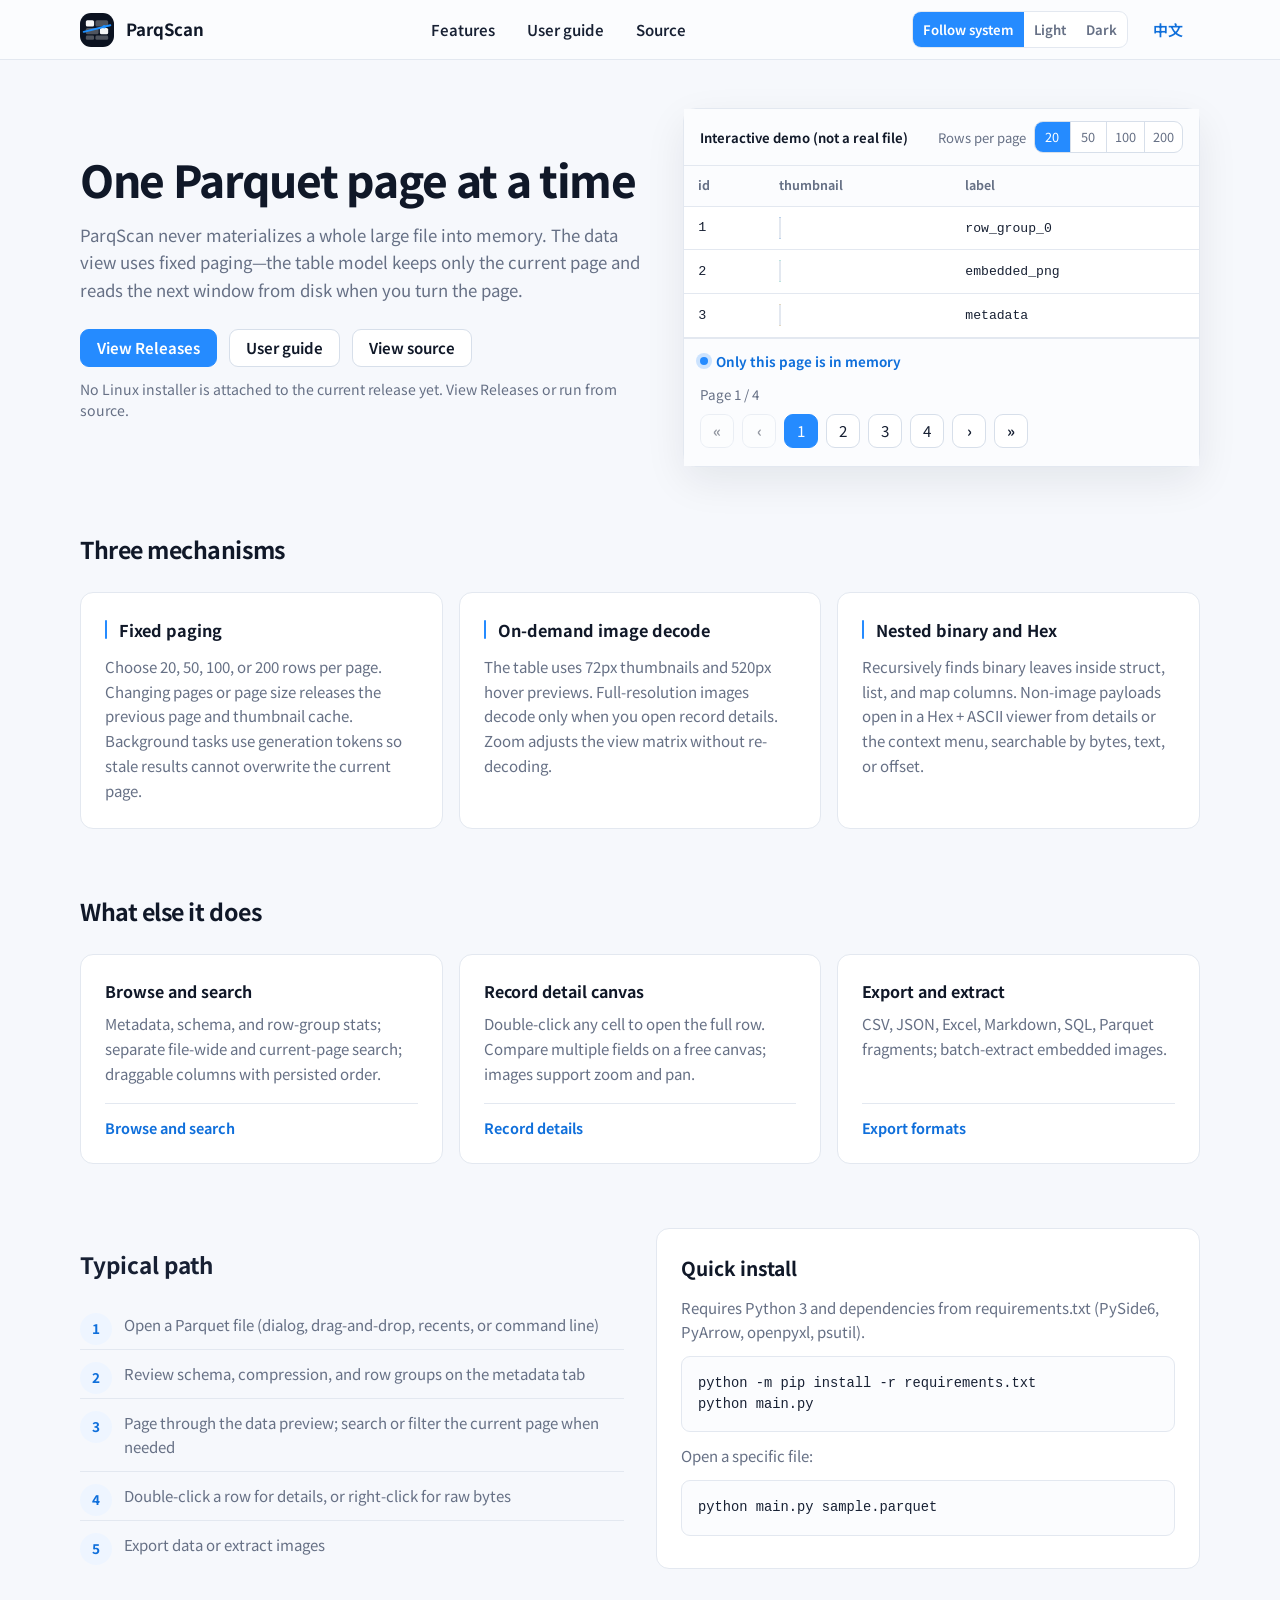
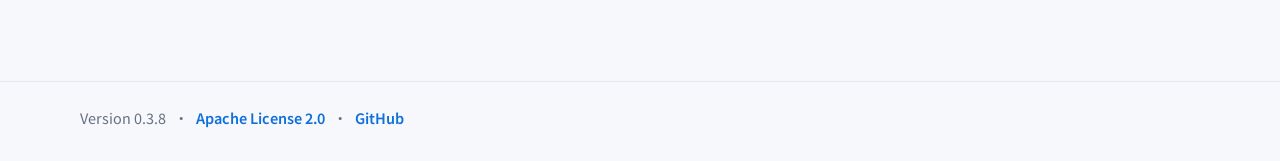
==== commit 968f468f: "fix(docs): remove preview button and point primary download to newest release" ====
--- a/docs/index.html
+++ b/docs/index.html
@@ -43,7 +43,6 @@
           <p data-i18n="hero.lead">ParqScan 不把整份大文件物化进内存。数据预览采用固定分页，模型只保留当前页；翻页时才从磁盘读取下一窗口。</p>
           <div class="hero__actions">
             <a class="btn btn--primary" href="#" data-release-download data-i18n="hero.ctaDownload">下载安装包</a>
-            <a class="btn btn--preview" href="https://github.com/SELFEMO/ParqScan/releases/tag/pre-release-v0.3.6" data-prerelease-download hidden>0.3.6 预览版</a>
             <a class="btn" href="guide.html" data-i18n="hero.ctaGuide">使用说明</a>
             <a class="btn" href="#" data-repo-link data-i18n="hero.ctaSource">查看源码</a>
           </div>
--- a/docs/css/app.css
+++ b/docs/css/app.css
@@ -367,17 +367,6 @@
   gap: var(--space-3);
 }
 
-.btn--preview {
-  border-color: var(--accent-border);
-  background: var(--accent-soft);
-  color: var(--accent-text);
-}
-
-.btn--preview:hover {
-  border-color: var(--accent);
-  background: color-mix(in srgb, var(--accent-soft) 80%, var(--accent) 20%);
-}
-
 .hero__copy p.hero__release-note {
   margin: var(--space-3) 0 0;
   font-size: 0.88rem;
